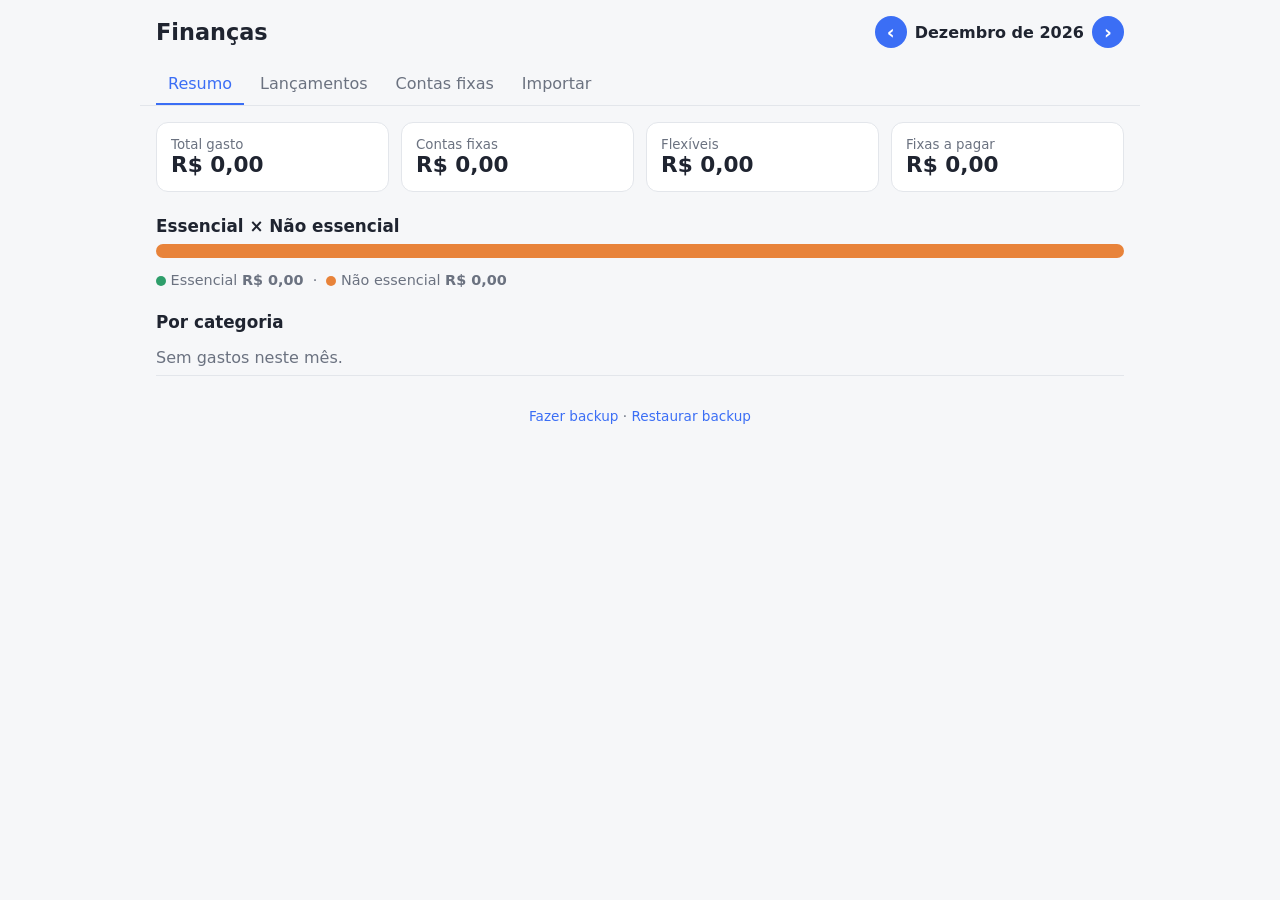
==== index.html @ 3b8d3fae "App simples de controle de gastos mensais Contas fixas e flexíveis, lançamento manual e importação d" ====
<!doctype html>
<html lang="pt-BR">
<head>
  <meta charset="utf-8">
  <meta name="viewport" content="width=device-width, initial-scale=1">
  <title>Finanças da Nicole</title>
  <link rel="stylesheet" href="styles.css">
</head>
<body>
  <header>
    <h1>Finanças</h1>
    <div class="mes">
      <button id="mes-ant" aria-label="Mês anterior">‹</button>
      <span id="mes-label"></span>
      <button id="mes-prox" aria-label="Próximo mês">›</button>
    </div>
  </header>

  <nav>
    <button data-aba="resumo" class="ativa">Resumo</button>
    <button data-aba="lancamentos">Lançamentos</button>
    <button data-aba="fixas">Contas fixas</button>
    <button data-aba="importar">Importar</button>
  </nav>

  <main>
    <!-- RESUMO -->
    <section id="aba-resumo" class="aba">
      <div class="cards">
        <div class="card"><small>Total gasto</small><strong id="r-total"></strong></div>
        <div class="card"><small>Contas fixas</small><strong id="r-fixas"></strong></div>
        <div class="card"><small>Flexíveis</small><strong id="r-flex"></strong></div>
        <div class="card"><small>Fixas a pagar</small><strong id="r-apagar"></strong></div>
      </div>

      <h2>Essencial × Não essencial</h2>
      <div class="barra"><div id="r-barra-ess"></div></div>
      <p class="legenda">
        <span class="dot ess"></span> Essencial <b id="r-ess"></b>
        &nbsp;·&nbsp;
        <span class="dot nao"></span> Não essencial <b id="r-nao"></b>
      </p>

      <h2>Por categoria</h2>
      <ul id="r-categorias" class="lista-cat"></ul>
    </section>

    <!-- LANÇAMENTOS -->
    <section id="aba-lancamentos" class="aba" hidden>
      <form id="form-lanc" class="form">
        <input type="date" name="data" required>
        <input name="descricao" placeholder="Descrição" required>
        <input name="valor" placeholder="Valor (ex.: 45,90)" inputmode="decimal" required>
        <input name="categoria" placeholder="Categoria" list="lista-categorias" required>
        <select name="tipo">
          <option value="flexivel">Flexível</option>
          <option value="fixa">Fixa</option>
        </select>
        <label class="check"><input type="checkbox" name="essencial"> Essencial</label>
        <button type="submit">Adicionar</button>
      </form>
      <table class="tabela">
        <thead><tr><th>Data</th><th>Descrição</th><th>Categoria</th><th>Tipo</th><th>Essencial</th><th class="num">Valor</th><th></th></tr></thead>
        <tbody id="tb-lanc"></tbody>
      </table>
      <p id="lanc-vazio" class="vazio">Nenhum lançamento neste mês.</p>
    </section>

    <!-- CONTAS FIXAS -->
    <section id="aba-fixas" class="aba" hidden>
      <p class="dica">Cadastre aqui as contas que se repetem todo mês. Marque como paga a cada mês
        (ou vincule ao importar o extrato).</p>
      <form id="form-fixa" class="form">
        <input name="nome" placeholder="Nome (ex.: Aluguel)" required>
        <input name="valor" placeholder="Valor previsto" inputmode="decimal" required>
        <input name="dia" type="number" min="1" max="31" placeholder="Dia venc.">
        <input name="categoria" placeholder="Categoria" list="lista-categorias" required>
        <label class="check"><input type="checkbox" name="essencial" checked> Essencial</label>
        <button type="submit">Cadastrar</button>
      </form>
      <table class="tabela">
        <thead><tr><th>Conta</th><th>Venc.</th><th>Categoria</th><th class="num">Previsto</th><th class="num">Pago</th><th>Status</th><th></th></tr></thead>
        <tbody id="tb-fixas"></tbody>
      </table>
      <p id="fixas-vazio" class="vazio">Nenhuma conta fixa cadastrada.</p>
    </section>

    <!-- IMPORTAR -->
    <section id="aba-importar" class="aba" hidden>
      <div id="imp-inicio">
        <ol class="passos">
          <li><a href="modelo-importacao.csv" download>Baixe o modelo de planilha</a>.</li>
          <li>No chat da IA, anexe seu extrato bancário + o modelo e cole este pedido:
            <div class="prompt-box">
              <pre id="prompt-ia"></pre>
              <button id="copiar-prompt" type="button">Copiar pedido</button>
            </div>
          </li>
          <li>Baixe o CSV que a IA devolver e selecione aqui:
            <input type="file" id="arquivo" accept=".csv,text/csv,text/plain">
          </li>
        </ol>
        <p id="imp-erro" class="erro" hidden></p>
      </div>

      <div id="imp-revisao" hidden>
        <h2>Revisão da importação</h2>
        <p class="dica">Confira cada linha: ajuste a categoria, o tipo e marque o que foi essencial.
          Linhas desmarcadas não serão salvas.</p>
        <div class="acoes-lote">
          <button type="button" id="todos-ess">Marcar todos essenciais</button>
          <button type="button" id="todos-nao">Marcar todos não essenciais</button>
        </div>
        <div class="tabela-wrap">
          <table class="tabela revisao">
            <thead><tr><th>Salvar</th><th>Data</th><th>Descrição</th><th class="num">Valor</th><th>Categoria</th><th>Tipo</th><th>Essencial?</th></tr></thead>
            <tbody id="tb-revisao"></tbody>
          </table>
        </div>
        <p id="rev-resumo" class="legenda"></p>
        <div class="acoes">
          <button type="button" id="cancelar-imp" class="sec">Cancelar</button>
          <button type="button" id="confirmar-imp">Salvar lançamentos</button>
        </div>
      </div>
    </section>
  </main>

  <footer>
    <button id="exportar" class="link">Fazer backup</button> ·
    <label class="link">Restaurar backup<input type="file" id="restaurar" accept=".json" hidden></label>
  </footer>

  <datalist id="lista-categorias"></datalist>
  <div id="toast" hidden></div>
  <script src="app.js"></script>
</body>
</html>
---- styles.css ----
:root {
  --bg: #f6f7f9;
  --card: #fff;
  --txt: #1f2430;
  --muted: #6b7280;
  --borda: #e3e6eb;
  --pri: #3b6ef5;
  --ess: #2e9e6b;
  --nao: #e8833a;
  --erro: #c43d3d;
  font-family: system-ui, -apple-system, "Segoe UI", Roboto, sans-serif;
  color: var(--txt);
}
* { box-sizing: border-box; }
body { margin: 0; background: var(--bg); }
header, nav, main, footer { max-width: 1000px; margin: 0 auto; padding: 0 16px; }
header { display: flex; justify-content: space-between; align-items: center; padding-top: 16px; }
h1 { font-size: 1.4rem; margin: 0; }
h2 { font-size: 1.05rem; margin: 24px 0 8px; }
.mes { display: flex; align-items: center; gap: 8px; font-weight: 600; }
.mes span { min-width: 140px; text-align: center; }
.mes button { width: 32px; height: 32px; border-radius: 50%; padding: 0; font-size: 1.2rem; }

nav { display: flex; gap: 4px; margin-top: 16px; border-bottom: 1px solid var(--borda); overflow-x: auto; }
nav button { background: none; color: var(--muted); border: 0; border-bottom: 2px solid transparent; border-radius: 0; padding: 10px 12px; white-space: nowrap; }
nav button.ativa { color: var(--pri); border-bottom-color: var(--pri); }
main { padding-top: 16px; padding-bottom: 32px; }

button { background: var(--pri); color: #fff; border: 0; border-radius: 8px; padding: 8px 14px; font: inherit; cursor: pointer; }
button.sec { background: #e9ecf2; color: var(--txt); }
button.mini { padding: 2px 8px; font-size: .85rem; }
button.del { background: none; color: var(--muted); padding: 2px 6px; }
button.del:hover { color: var(--erro); }
button.link, label.link { background: none; color: var(--pri); padding: 0; cursor: pointer; }
input, select { font: inherit; padding: 7px 9px; border: 1px solid var(--borda); border-radius: 8px; background: #fff; min-width: 0; }

.cards { display: grid; grid-template-columns: repeat(auto-fit, minmax(160px, 1fr)); gap: 12px; }
.card { background: var(--card); border: 1px solid var(--borda); border-radius: 12px; padding: 14px; }
.card small { color: var(--muted); display: block; }
.card strong { font-size: 1.35rem; }

.barra { height: 14px; background: var(--nao); border-radius: 7px; overflow: hidden; }
.barra div { height: 100%; background: var(--ess); width: 0; transition: width .3s; }
.legenda { color: var(--muted); font-size: .9rem; }
.dot { display: inline-block; width: 10px; height: 10px; border-radius: 50%; vertical-align: middle; }
.dot.ess { background: var(--ess); } .dot.nao { background: var(--nao); }

.lista-cat { list-style: none; padding: 0; margin: 0; }
.lista-cat li { display: grid; grid-template-columns: 1fr auto; gap: 4px 12px; padding: 8px 0; border-bottom: 1px solid var(--borda); }
.lista-cat .mini-barra { grid-column: 1 / -1; height: 6px; background: #e9ecf2; border-radius: 3px; overflow: hidden; }
.lista-cat .mini-barra div { height: 100%; background: var(--pri); }

.form { display: flex; flex-wrap: wrap; gap: 8px; background: var(--card); border: 1px solid var(--borda); border-radius: 12px; padding: 12px; margin-bottom: 16px; }
.form input[name=descricao], .form input[name=nome] { flex: 2 1 180px; }
.form input, .form select { flex: 1 1 120px; }
.check { display: flex; align-items: center; gap: 6px; white-space: nowrap; }

.tabela-wrap { overflow-x: auto; }
.tabela { width: 100%; border-collapse: collapse; background: var(--card); border-radius: 12px; overflow: hidden; }
.tabela th, .tabela td { padding: 8px 10px; border-bottom: 1px solid var(--borda); text-align: left; font-size: .92rem; }
.tabela th { color: var(--muted); font-weight: 500; background: #fafbfc; }
.num { text-align: right !important; white-space: nowrap; }
.tag { font-size: .78rem; padding: 2px 8px; border-radius: 10px; background: #e9ecf2; white-space: nowrap; }
.tag.ess { background: #dff3ea; color: #1d6e4a; } .tag.nao { background: #fbe8d9; color: #9a4f17; }
.tag.pago { background: #dff3ea; color: #1d6e4a; } .tag.pendente { background: #fbe8d9; color: #9a4f17; }
.vazio, .dica { color: var(--muted); }
.erro { color: var(--erro); }

.passos li { margin-bottom: 14px; }
.prompt-box { background: var(--card); border: 1px solid var(--borda); border-radius: 12px; padding: 12px; margin-top: 8px; }
.prompt-box pre { white-space: pre-wrap; font-size: .82rem; max-height: 220px; overflow: auto; margin: 0 0 8px; }

.revisao input, .revisao select { width: 100%; padding: 5px 7px; }
.revisao td.desc { min-width: 180px; }
.revisao td.cat { min-width: 150px; }
.revisao tr.off td:not(:first-child) { opacity: .4; }
.revisao .aviso { display: block; font-size: .75rem; color: var(--nao); }
.toggle { display: inline-flex; border: 1px solid var(--borda); border-radius: 8px; overflow: hidden; }
.toggle button { background: #fff; color: var(--muted); border-radius: 0; padding: 4px 10px; }
.toggle button.on.sim { background: var(--ess); color: #fff; }
.toggle button.on.nao { background: var(--nao); color: #fff; }
.toggle.vazio-sel { border-color: var(--erro); }
.acoes-lote { display: flex; gap: 8px; flex-wrap: wrap; margin-bottom: 10px; }
.acoes-lote button { background: #e9ecf2; color: var(--txt); font-size: .85rem; }
.acoes { display: flex; justify-content: flex-end; gap: 8px; margin-top: 12px; }

footer { color: var(--muted); font-size: .85rem; padding-bottom: 24px; text-align: center; }
#toast { position: fixed; bottom: 20px; left: 50%; transform: translateX(-50%); background: var(--txt); color: #fff; padding: 10px 16px; border-radius: 8px; }

@media (max-width: 640px) {
  .tabela:not(.revisao) th:nth-child(4), .tabela:not(.revisao) td:nth-child(4) { display: none; }
}
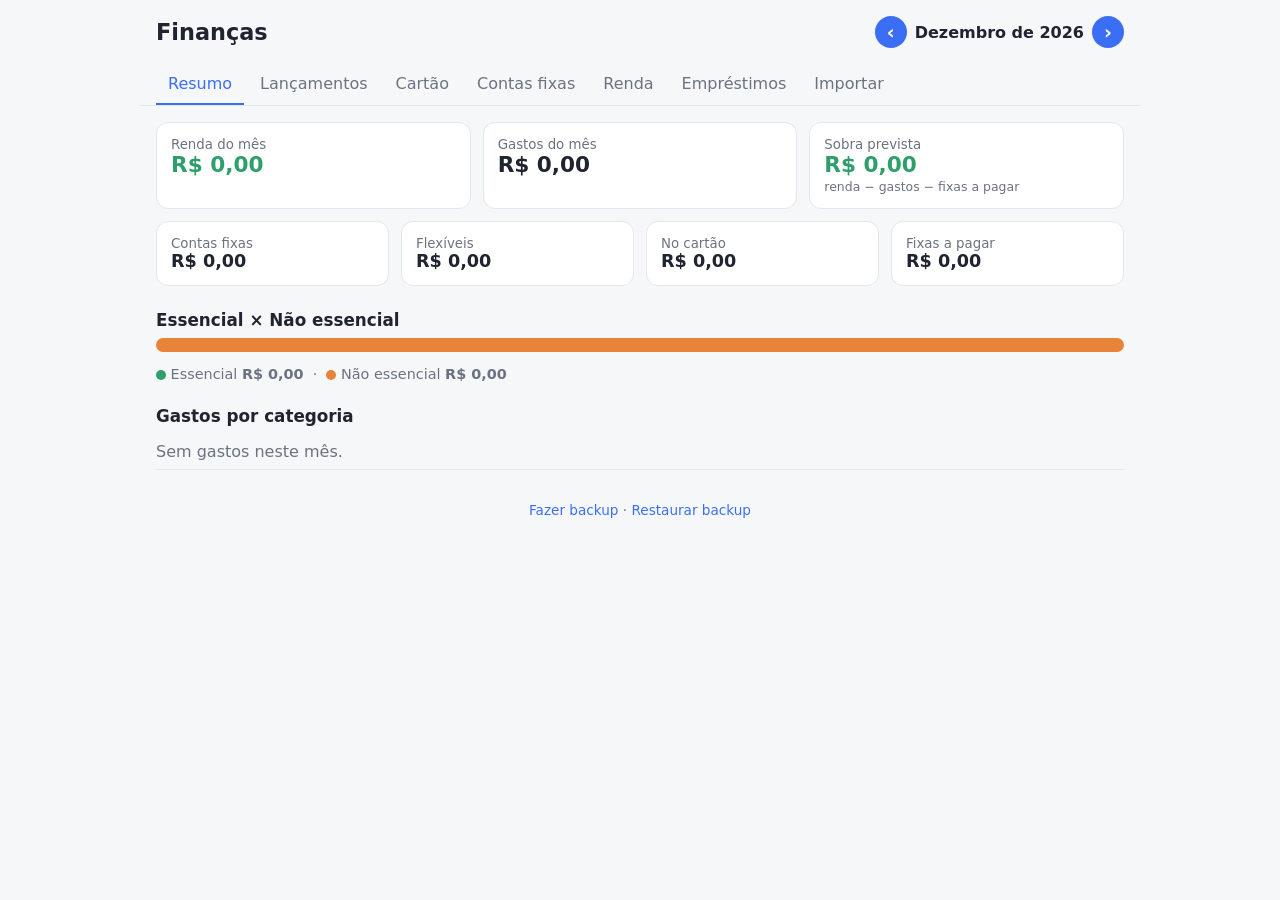
==== commit 417cf3a3: "Renda, cartão de crédito e empréstimos - Aba Renda: renda fixa com marcação de recebida + entradas a" ====
--- a/index.html
+++ b/index.html
@@ -19,7 +19,10 @@
   <nav>
     <button data-aba="resumo" class="ativa">Resumo</button>
     <button data-aba="lancamentos">Lançamentos</button>
+    <button data-aba="cartao">Cartão</button>
     <button data-aba="fixas">Contas fixas</button>
+    <button data-aba="renda">Renda</button>
+    <button data-aba="emprestimos">Empréstimos</button>
     <button data-aba="importar">Importar</button>
   </nav>
 
@@ -27,11 +30,17 @@
     <!-- RESUMO -->
     <section id="aba-resumo" class="aba">
       <div class="cards">
-        <div class="card"><small>Total gasto</small><strong id="r-total"></strong></div>
+        <div class="card"><small>Renda do mês</small><strong id="r-renda" class="pos"></strong><small id="r-renda-prev"></small></div>
+        <div class="card"><small>Gastos do mês</small><strong id="r-total"></strong></div>
+        <div class="card"><small>Sobra prevista</small><strong id="r-sobra"></strong><small>renda − gastos − fixas a pagar</small></div>
+      </div>
+      <div class="cards menor">
         <div class="card"><small>Contas fixas</small><strong id="r-fixas"></strong></div>
         <div class="card"><small>Flexíveis</small><strong id="r-flex"></strong></div>
+        <div class="card"><small>No cartão</small><strong id="r-cartao"></strong></div>
         <div class="card"><small>Fixas a pagar</small><strong id="r-apagar"></strong></div>
       </div>
+      <p class="legenda" id="r-emprestimos"></p>
 
       <h2>Essencial × Não essencial</h2>
       <div class="barra"><div id="r-barra-ess"></div></div>
@@ -41,7 +50,7 @@
         <span class="dot nao"></span> Não essencial <b id="r-nao"></b>
       </p>
 
-      <h2>Por categoria</h2>
+      <h2>Gastos por categoria</h2>
       <ul id="r-categorias" class="lista-cat"></ul>
     </section>
 
@@ -49,27 +58,48 @@
     <section id="aba-lancamentos" class="aba" hidden>
       <form id="form-lanc" class="form">
         <input type="date" name="data" required>
+        <select name="tipo">
+          <option value="flexivel">Gasto flexível</option>
+          <option value="fixa">Gasto fixo</option>
+          <option value="renda">Renda / entrada</option>
+          <option value="emp-saiu">Empréstimo — saiu</option>
+          <option value="emp-entrou">Empréstimo — entrou</option>
+        </select>
         <input name="descricao" placeholder="Descrição" required>
         <input name="valor" placeholder="Valor (ex.: 45,90)" inputmode="decimal" required>
-        <input name="categoria" placeholder="Categoria" list="lista-categorias" required>
-        <select name="tipo">
-          <option value="flexivel">Flexível</option>
-          <option value="fixa">Fixa</option>
-        </select>
-        <label class="check"><input type="checkbox" name="essencial"> Essencial</label>
+        <input name="categoria" placeholder="Categoria" list="lista-categorias" class="so-gasto">
+        <input name="pessoa" placeholder="Pessoa" list="lista-pessoas" class="so-emp" hidden>
+        <select name="forma" class="so-pagto"><option value="">Pago na conta</option></select>
+        <label class="check so-gasto"><input type="checkbox" name="essencial"> Essencial</label>
         <button type="submit">Adicionar</button>
       </form>
-      <table class="tabela">
-        <thead><tr><th>Data</th><th>Descrição</th><th>Categoria</th><th>Tipo</th><th>Essencial</th><th class="num">Valor</th><th></th></tr></thead>
-        <tbody id="tb-lanc"></tbody>
-      </table>
+      <div class="tabela-wrap">
+        <table class="tabela">
+          <thead><tr><th>Data</th><th>Descrição</th><th>Tipo</th><th>Categoria</th><th>Essencial</th><th class="num">Valor</th><th></th></tr></thead>
+          <tbody id="tb-lanc"></tbody>
+        </table>
+      </div>
       <p id="lanc-vazio" class="vazio">Nenhum lançamento neste mês.</p>
+    </section>
+
+    <!-- CARTÃO -->
+    <section id="aba-cartao" class="aba" hidden>
+      <p class="dica">As compras do cartão contam como gasto no mês de <b>vencimento</b> da fatura.
+        O pagamento da fatura que aparece no extrato não é contado de novo.</p>
+      <form id="form-cartao" class="form">
+        <input name="nome" placeholder="Nome do cartão (ex.: Nubank)" required>
+        <input name="fechamento" type="number" min="1" max="31" placeholder="Dia fechamento" required>
+        <input name="vencimento" type="number" min="1" max="31" placeholder="Dia vencimento" required>
+        <button type="submit">Cadastrar cartão</button>
+      </form>
+      <div id="lista-cartoes"></div>
+      <p id="cartoes-vazio" class="vazio">Nenhum cartão cadastrado.</p>
     </section>
 
     <!-- CONTAS FIXAS -->
     <section id="aba-fixas" class="aba" hidden>
-      <p class="dica">Cadastre aqui as contas que se repetem todo mês. Marque como paga a cada mês
-        (ou vincule ao importar o extrato).</p>
+      <p class="dica">Cadastre as contas que se repetem todo mês. Marque como paga a cada mês
+        (ou vincule ao importar o extrato/fatura).</p>
       <form id="form-fixa" class="form">
         <input name="nome" placeholder="Nome (ex.: Aluguel)" required>
         <input name="valor" placeholder="Valor previsto" inputmode="decimal" required>
@@ -78,19 +108,81 @@
         <label class="check"><input type="checkbox" name="essencial" checked> Essencial</label>
         <button type="submit">Cadastrar</button>
       </form>
-      <table class="tabela">
-        <thead><tr><th>Conta</th><th>Venc.</th><th>Categoria</th><th class="num">Previsto</th><th class="num">Pago</th><th>Status</th><th></th></tr></thead>
-        <tbody id="tb-fixas"></tbody>
-      </table>
+      <div class="tabela-wrap">
+        <table class="tabela">
+          <thead><tr><th>Conta</th><th>Venc.</th><th>Categoria</th><th class="num">Previsto</th><th class="num">Pago</th><th>Status</th><th></th></tr></thead>
+          <tbody id="tb-fixas"></tbody>
+        </table>
+      </div>
       <p id="fixas-vazio" class="vazio">Nenhuma conta fixa cadastrada.</p>
+    </section>
+
+    <!-- RENDA -->
+    <section id="aba-renda" class="aba" hidden>
+      <p class="dica">Cadastre sua renda fixa (salário, pensão, aluguel recebido…) e marque quando receber.
+        Entradas avulsas vêm do extrato ou da aba Lançamentos.</p>
+      <form id="form-renda" class="form">
+        <input name="nome" placeholder="Nome (ex.: Salário)" required>
+        <input name="valor" placeholder="Valor previsto" inputmode="decimal" required>
+        <input name="dia" type="number" min="1" max="31" placeholder="Dia que cai">
+        <button type="submit">Cadastrar renda</button>
+      </form>
+      <div class="tabela-wrap">
+        <table class="tabela">
+          <thead><tr><th>Renda fixa</th><th>Dia</th><th class="num">Previsto</th><th class="num">Recebido</th><th>Status</th><th></th></tr></thead>
+          <tbody id="tb-rendas"></tbody>
+        </table>
+      </div>
+      <p id="rendas-vazio" class="vazio">Nenhuma renda fixa cadastrada.</p>
+      <h2>Entradas do mês</h2>
+      <div class="tabela-wrap">
+        <table class="tabela">
+          <thead><tr><th>Data</th><th>Descrição</th><th class="num">Valor</th></tr></thead>
+          <tbody id="tb-entradas"></tbody>
+        </table>
+      </div>
+      <p id="entradas-vazio" class="vazio">Nenhuma entrada neste mês.</p>
+    </section>
+
+    <!-- EMPRÉSTIMOS -->
+    <section id="aba-emprestimos" class="aba" hidden>
+      <p class="dica">Dinheiro que vai e volta: o que você emprestou, pegou emprestado ou pagou por alguém.
+        Não conta como gasto nem como renda.</p>
+      <div class="cards">
+        <div class="card"><small>Te devem</small><strong id="e-receber" class="pos"></strong></div>
+        <div class="card"><small>Você deve</small><strong id="e-pagar" class="neg"></strong></div>
+      </div>
+      <form id="form-emp" class="form" style="margin-top:16px">
+        <input type="date" name="data" required>
+        <input name="pessoa" placeholder="Pessoa" list="lista-pessoas" required>
+        <select name="tipo">
+          <option value="emp-saiu">Emprestei / devolvi (saiu)</option>
+          <option value="emp-entrou">Recebi de volta / peguei emprestado (entrou)</option>
+        </select>
+        <input name="valor" placeholder="Valor" inputmode="decimal" required>
+        <input name="descricao" placeholder="Observação (opcional)">
+        <button type="submit">Registrar</button>
+      </form>
+      <div id="lista-pessoas-emp"></div>
+      <p id="emp-vazio" class="vazio">Nenhum empréstimo registrado.</p>
     </section>
 
     <!-- IMPORTAR -->
     <section id="aba-importar" class="aba" hidden>
       <div id="imp-inicio">
+        <div class="origem">
+          <b>O que você vai importar?</b>
+          <label><input type="radio" name="origem" value="conta" checked> Extrato da conta</label>
+          <label><input type="radio" name="origem" value="cartao"> Fatura do cartão</label>
+          <span id="origem-cartao" hidden>
+            <select id="imp-cartao"></select>
+            fatura que vence em <input type="month" id="imp-mes">
+          </span>
+          <p id="sem-cartao" class="erro" hidden>Cadastre um cartão na aba Cartão primeiro.</p>
+        </div>
         <ol class="passos">
           <li><a href="modelo-importacao.csv" download>Baixe o modelo de planilha</a>.</li>
-          <li>No chat da IA, anexe seu extrato bancário + o modelo e cole este pedido:
+          <li>No chat da IA, anexe <span id="nome-doc">seu extrato bancário</span> + o modelo e cole este pedido:
             <div class="prompt-box">
               <pre id="prompt-ia"></pre>
               <button id="copiar-prompt" type="button">Copiar pedido</button>
@@ -104,16 +196,16 @@
       </div>
 
       <div id="imp-revisao" hidden>
-        <h2>Revisão da importação</h2>
-        <p class="dica">Confira cada linha: ajuste a categoria, o tipo e marque o que foi essencial.
-          Linhas desmarcadas não serão salvas.</p>
+        <h2 id="rev-titulo">Revisão da importação</h2>
+        <p class="dica">Confira cada linha: ajuste o tipo, a categoria e marque o que foi essencial.
+          Em empréstimos, confira o nome da pessoa. Linhas desmarcadas não serão salvas.</p>
         <div class="acoes-lote">
-          <button type="button" id="todos-ess">Marcar todos essenciais</button>
-          <button type="button" id="todos-nao">Marcar todos não essenciais</button>
+          <button type="button" id="todos-ess">Marcar gastos como essenciais</button>
+          <button type="button" id="todos-nao">Marcar gastos como não essenciais</button>
         </div>
         <div class="tabela-wrap">
           <table class="tabela revisao">
-            <thead><tr><th>Salvar</th><th>Data</th><th>Descrição</th><th class="num">Valor</th><th>Categoria</th><th>Tipo</th><th>Essencial?</th></tr></thead>
+            <thead><tr><th>Salvar</th><th>Data</th><th>Descrição</th><th class="num">Valor</th><th>Tipo</th><th>Categoria / Pessoa</th><th>Essencial?</th></tr></thead>
             <tbody id="tb-revisao"></tbody>
           </table>
         </div>
@@ -132,6 +224,7 @@
   </footer>
 
   <datalist id="lista-categorias"></datalist>
+  <datalist id="lista-pessoas"></datalist>
   <div id="toast" hidden></div>
   <script src="app.js"></script>
 </body>
--- a/styles.css
+++ b/styles.css
@@ -90,3 +90,23 @@
 @media (max-width: 640px) {
   .tabela:not(.revisao) th:nth-child(4), .tabela:not(.revisao) td:nth-child(4) { display: none; }
 }
+
+/* --- renda, cartão, empréstimos --- */
+[hidden] { display: none !important; }
+.pos { color: var(--ess); }
+.neg { color: var(--erro); }
+.card small + small, .card strong + small { display: block; margin-top: 2px; font-size: .78rem; }
+.cards.menor { margin-top: 12px; }
+.cards.menor strong { font-size: 1.1rem; }
+.bloco { background: var(--card); border: 1px solid var(--borda); border-radius: 12px; padding: 12px 14px; margin-bottom: 12px; }
+.bloco-topo { display: flex; justify-content: space-between; align-items: center; gap: 8px; }
+.bloco-topo small { margin-left: 8px; }
+.bloco .tabela { border: 1px solid var(--borda); }
+.bloco p { display: flex; flex-wrap: wrap; align-items: center; gap: 8px; }
+.origem { display: flex; flex-wrap: wrap; align-items: center; gap: 8px 16px; background: var(--card); border: 1px solid var(--borda); border-radius: 12px; padding: 12px; }
+.origem label { display: flex; align-items: center; gap: 6px; }
+.origem .erro { flex-basis: 100%; margin: 0; }
+.revisao td.tipo { min-width: 170px; }
+.revisao .vinculo { margin-top: 4px; font-size: .82rem; }
+.revisao input.falta { border-color: var(--erro); }
+.revisao tr.linha-emp td { background: #f4f1fd; }
